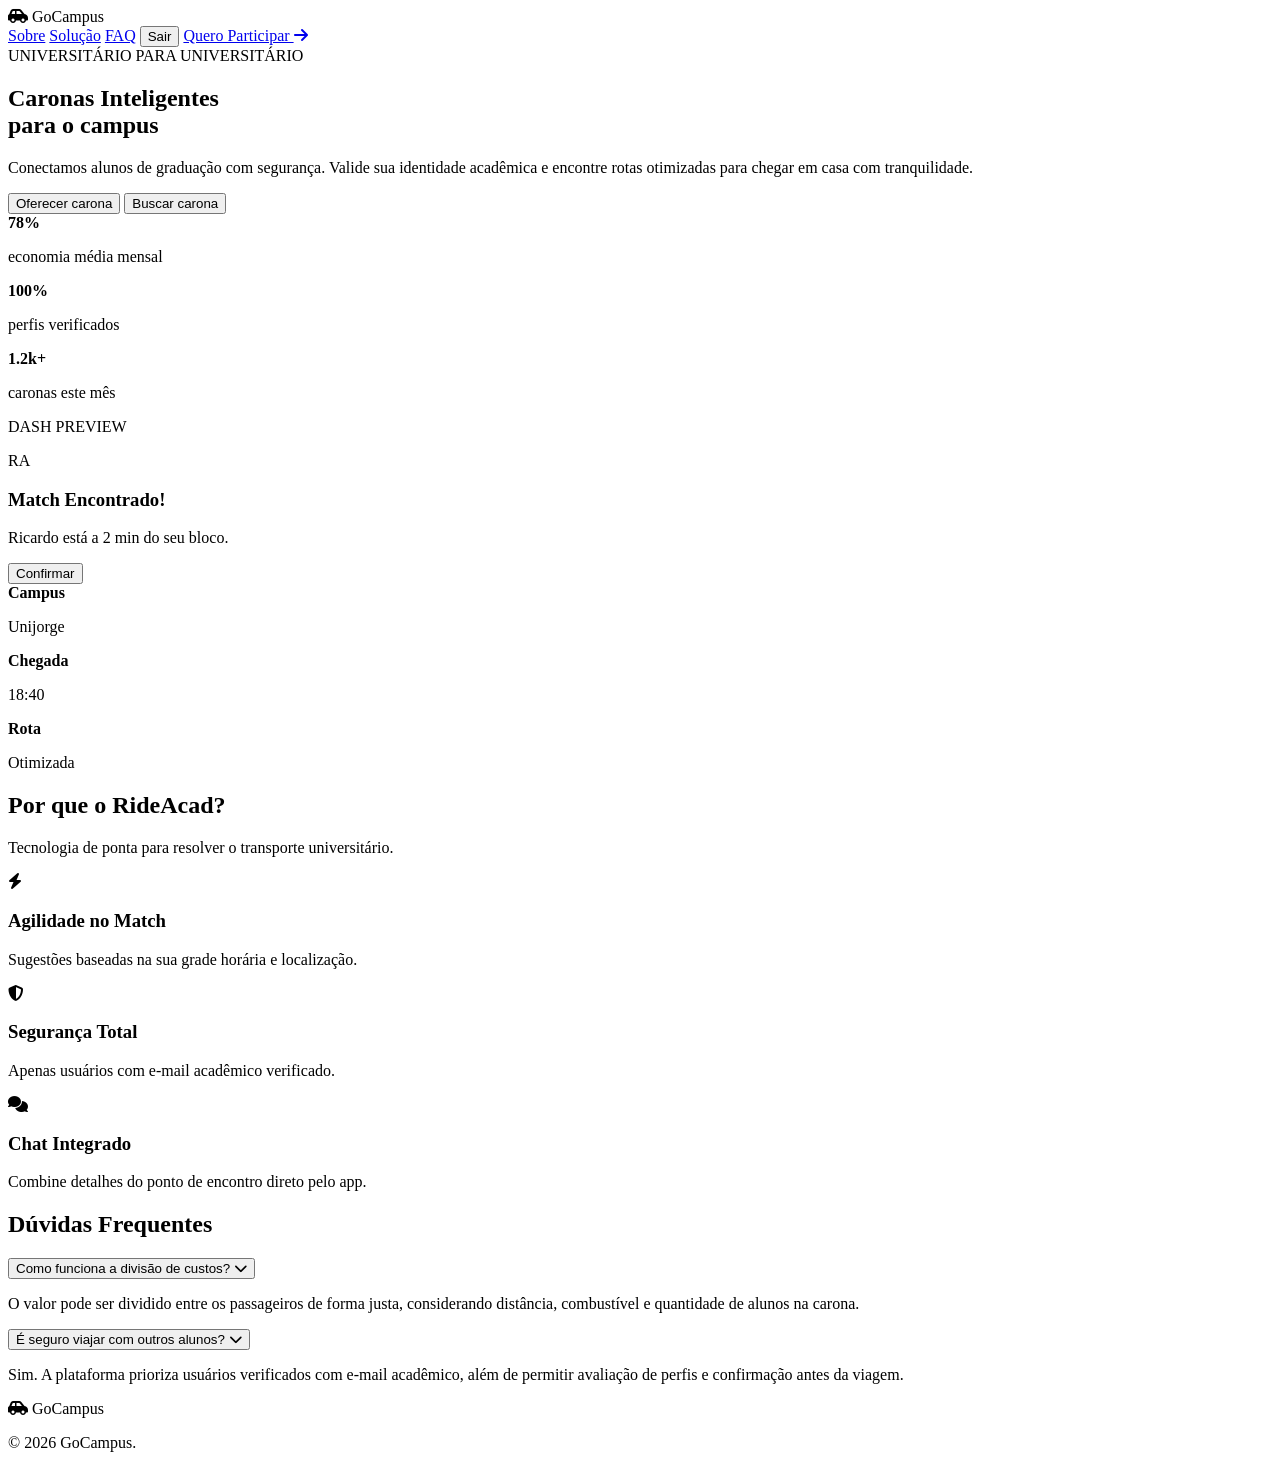
==== index.html @ 5957d17a "Update and rename HTML to index.html" ====
<!DOCTYPE html>
<html lang="pt-br">
<head>
  <meta charset="UTF-8">
  <meta name="viewport" content="width=device-width, initial-scale=1.0">
  <title>GoCampus</title>
  <link rel="stylesheet" href="style.css">
  <link rel="stylesheet" href="https://cdnjs.cloudflare.com/ajax/libs/font-awesome/6.5.0/css/all.min.css">
</head>
<body>

  <header>
    <div class="logo">
      <i class="fa-solid fa-car-side"></i>
 GoCampus
    </div>

    <nav>
      <a href="#sobre">Sobre</a>
      <a href="#solucao">Solução</a>
      <a href="#faq">FAQ</a>
      <button id="sairBtn">Sair</button>
      <a href="#participar" class="btn-participar">Quero Participar <i class="fa-solid fa-arrow-right"></i></a>
    </nav>
  </header>

  <section class="hero" id="sobre">
    <div class="hero-text">
      <span class="tag">UNIVERSITÁRIO PARA UNIVERSITÁRIO</span>

      <h1>Caronas Inteligentes <br>para o campus</h1>

      <p>
        Conectamos alunos de graduação com segurança. Valide sua identidade acadêmica
        e encontre rotas otimizadas para chegar em casa com tranquilidade.
      </p>

      <div class="hero-buttons">
  <button id="btnOferecer">Oferecer carona</button>
  <button id="btnBuscar" class="outline">Buscar carona</button>
</div>
<div id="caronaBox" class="carona-box"></div>

      <div class="stats">
        <div>
          <strong>78%</strong>
          <p>economia média mensal</p>
        </div>
        <div>
          <strong>100%</strong>
          <p>perfis verificados</p>
        </div>
        <div>
          <strong>1.2k+</strong>
          <p>caronas este mês</p>
        </div>
      </div>
    </div>

    <div class="dash-preview">
      <div class="dash-top">
        <div>
          <span></span><span></span><span></span>
        </div>
        <p>DASH PREVIEW</p>
      </div>

      <div class="dash-content">
        <div class="route-card">
          <div class="avatar">RA</div>
          <div>
            <h3>Match Encontrado!</h3>
            <p>Ricardo está a 2 min do seu bloco.</p>
          </div>
          <button>Confirmar</button>
        </div>

        <div class="mini-info">
          <div>
            <strong>Campus</strong>
            <p>Unijorge</p>
          </div>
          <div>
            <strong>Chegada</strong>
            <p>18:40</p>
          </div>
          <div>
            <strong>Rota</strong>
            <p>Otimizada</p>
          </div>
        </div>
      </div>
    </div>
  </section>

<section class="beneficios" id="solucao">
    <h2>Por que o RideAcad?</h2>
    <p>Tecnologia de ponta para resolver o transporte universitário.</p>

    <div class="cards">
      <div class="card">
        <i class="fa-solid fa-bolt"></i>
        <h3>Agilidade no Match</h3>
        <p>Sugestões baseadas na sua grade horária e localização.</p>
      </div>

      <div class="card">
        <i class="fa-solid fa-shield-halved"></i>
        <h3>Segurança Total</h3>
        <p>Apenas usuários com e-mail acadêmico verificado.</p>
      </div>

      <div class="card">
        <i class="fa-solid fa-comments"></i>
        <h3>Chat Integrado</h3>
        <p>Combine detalhes do ponto de encontro direto pelo app.</p>
      </div>
    </div>
  </section>

  <section class="faq" id="faq">
    <h2>Dúvidas Frequentes</h2>

    <div class="faq-item">
      <button class="faq-question">
        Como funciona a divisão de custos?
        <i class="fa-solid fa-chevron-down"></i>
      </button>
      <div class="faq-answer">
        <p>O valor pode ser dividido entre os passageiros de forma justa, considerando distância, combustível e quantidade de alunos na carona.</p>
      </div>
    </div>

    <div class="faq-item">
      <button class="faq-question">
        É seguro viajar com outros alunos?
        <i class="fa-solid fa-chevron-down"></i>
      </button>
      <div class="faq-answer">
        <p>Sim. A plataforma prioriza usuários verificados com e-mail acadêmico, além de permitir avaliação de perfis e confirmação antes da viagem.</p>
      </div>
    </div>
  </section>

  <footer>
    <div class="logo">
      <i class="fa-solid fa-car-side"></i>
  GoCampus
    </div>

    <p>© 2026 GoCampus.</p>
  </footer>

  <script src="script.js"></script>
</body>
</html>
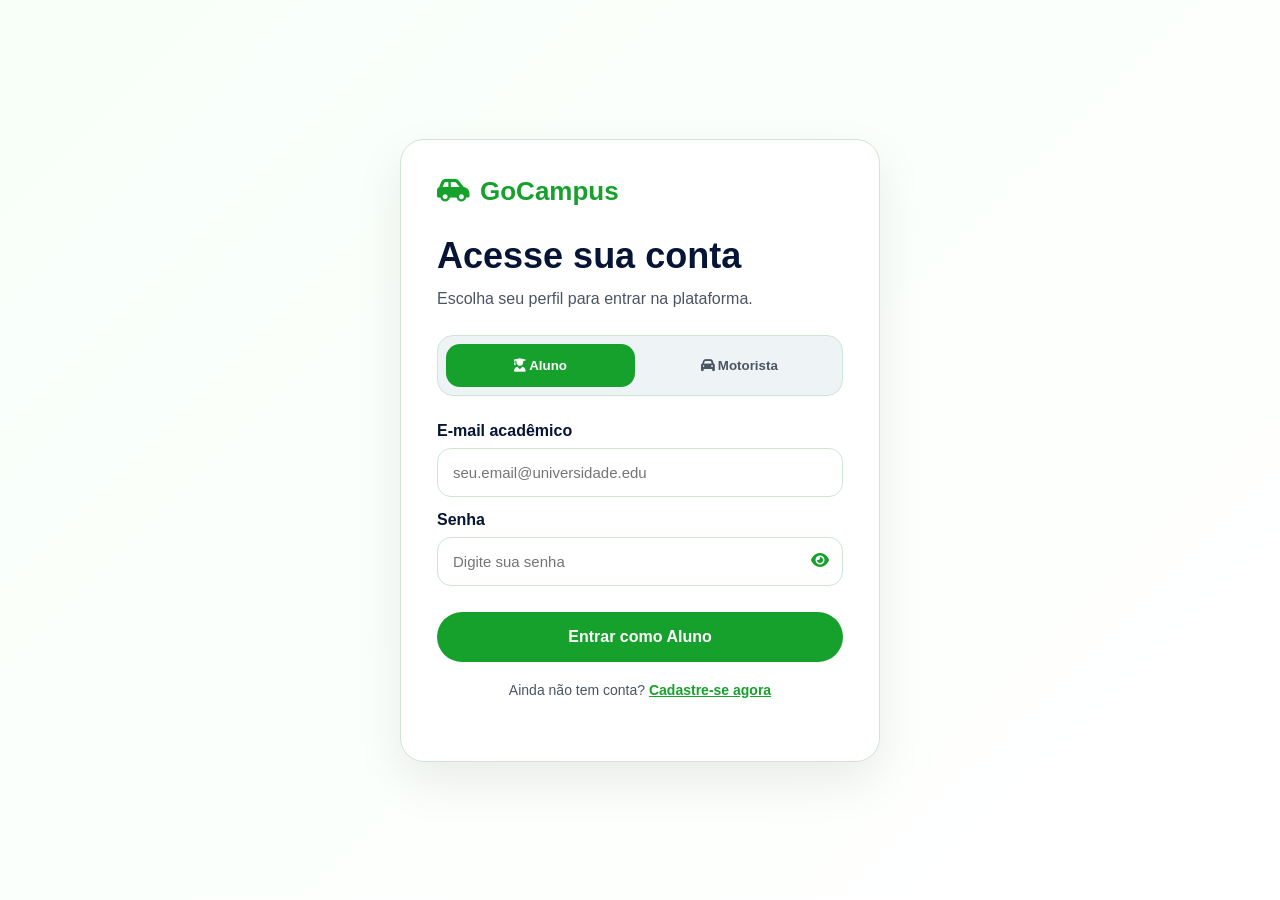
==== commit 61874011: "Update index.html" ====
--- a/index.html
+++ b/index.html
@@ -94,7 +94,7 @@
   </section>
 
 <section class="beneficios" id="solucao">
-    <h2>Por que o RideAcad?</h2>
+    <h2>Por que o GoCampus?</h2>
     <p>Tecnologia de ponta para resolver o transporte universitário.</p>
 
     <div class="cards">
--- a/style.css
+++ b/style.css
@@ -0,0 +1,393 @@
+* {
+  margin: 0;
+  padding: 0;
+  box-sizing: border-box;
+  font-family: Arial, Helvetica, sans-serif;
+}
+
+body {
+  background: #fff;
+  color: #111827;
+}
+
+header {
+  width: 100%;
+  padding: 28px 8%;
+  display: flex;
+  justify-content: space-between;
+  align-items: center;
+}
+
+.logo {
+  font-size: 24px;
+  font-weight: 800;
+  color: #16a12c;
+}
+
+.logo i {
+  margin-right: 8px;
+}
+
+nav {
+  display: flex;
+  align-items: center;
+  gap: 28px;
+}
+
+nav a {
+  text-decoration: none;
+  color: #111827;
+  font-weight: 600;
+}
+
+#sairBtn {
+  border: none;
+  background: transparent;
+  font-weight: 700;
+  cursor: pointer;
+}
+
+.btn-participar {
+  background: #16a12c;
+  color: white;
+  padding: 16px 28px;
+  border-radius: 30px;
+}
+
+.hero {
+  min-height: 620px;
+  padding: 80px 8%;
+  display: flex;
+  justify-content: space-between;
+  align-items: center;
+  gap: 60px;
+  background: linear-gradient(180deg, #fff, #f8fbf9);
+}
+
+.hero-text {
+  max-width: 650px;
+}
+
+.tag {
+  display: inline-block;
+  border: 1px solid #16a12c;
+  color: #16a12c;
+  padding: 8px 18px;
+  border-radius: 30px;
+  font-weight: 800;
+  font-size: 14px;
+  margin-bottom: 24px;
+}
+
+.hero h1 {
+  font-size: 58px;
+  line-height: 1.15;
+  margin-bottom: 24px;
+}
+
+.hero h1 span {
+  color: #16a12c;
+}
+
+.hero-text > p {
+  font-size: 18px;
+  color: #4b5563;
+  line-height: 1.7;
+  margin-bottom: 30px;
+}
+
+.hero-buttons {
+  display: flex;
+  gap: 18px;
+  margin-bottom: 38px;
+}
+
+.hero-buttons button {
+  background: #16a12c;
+  color: white;
+  border: none;
+  padding: 17px 34px;
+  border-radius: 32px;
+  font-weight: 800;
+  cursor: pointer;
+}
+
+.hero-buttons .outline {
+  background: white;
+  color: #16a12c;
+  border: 2px solid #b8dfc0;
+}
+
+.stats {
+  display: flex;
+  gap: 42px;
+}
+
+.stats strong {
+  font-size: 22px;
+}
+
+.stats p {
+  color: #4b5563;
+  margin-top: 6px;
+}
+
+.dash-preview {
+  width: 500px;
+  background: #0f172a;
+  border: 14px solid #fff;
+  border-radius: 28px;
+  padding: 22px;
+  box-shadow: 0 25px 70px rgba(0, 0, 0, 0.18);
+}
+
+.dash-top {
+  display: flex;
+  align-items: center;
+  gap: 16px;
+  color: #64748b;
+  font-weight: 800;
+  font-size: 14px;
+  margin-bottom: 75px;
+}
+
+.dash-top span {
+  width: 8px;
+  height: 8px;
+  display: inline-block;
+  border-radius: 50%;
+  margin-right: 6px;
+}
+
+.dash-top span:nth-child(1) { background: #ef4444; }
+.dash-top span:nth-child(2) { background: #facc15; }
+.dash-top span:nth-child(3) { background: #22c55e; }
+
+.route-card {
+  background: white;
+  border: 2px solid #b7e4c1;
+  border-radius: 22px;
+  padding: 24px;
+  display: flex;
+  align-items: center;
+  gap: 18px;
+}
+
+.avatar {
+  width: 58px;
+  height: 58px;
+  border-radius: 16px;
+  background: #d9fbe2;
+  color: #16a12c;
+  display: flex;
+  justify-content: center;
+  align-items: center;
+  font-weight: 900;
+}
+
+.route-card h3 {
+  margin-bottom: 8px;
+}
+
+.route-card p {
+  color: #4b5563;
+  font-size: 14px;
+}
+
+.route-card button {
+  margin-left: auto;
+  background: #16a12c;
+  color: white;
+  border: none;
+  padding: 14px 22px;
+  border-radius: 24px;
+  font-weight: 800;
+}
+
+.mini-info {
+  margin-top: 20px;
+  display: grid;
+  grid-template-columns: repeat(3, 1fr);
+  gap: 14px;
+}
+
+.mini-info div {
+  background: #172033;
+  border: 1px solid #24304a;
+  padding: 14px;
+  border-radius: 16px;
+  color: white;
+}
+
+.mini-info p {
+  color: #94a3b8;
+  font-size: 13px;
+  margin-top: 4px;
+}
+
+.beneficios {
+  padding: 90px 8%;
+  text-align: center;
+}
+
+.beneficios h2,
+.faq h2 {
+  font-size: 32px;
+  margin-bottom: 10px;
+}
+
+.beneficios > p {
+  color: #4b5563;
+  margin-bottom: 60px;
+}
+
+.cards {
+  display: grid;
+  grid-template-columns: repeat(3, 1fr);
+  gap: 34px;
+}
+
+.card {
+  border: 2px solid #cfe5d5;
+  border-radius: 24px;
+  padding: 60px 28px;
+  transition: 0.3s;
+}
+
+.card:hover {
+  border-color: #16a12c;
+  transform: translateY(-6px);
+  box-shadow: 0 18px 40px rgba(0, 0, 0, 0.08);
+}
+
+.card i {
+  color: #16a12c;
+  font-size: 32px;
+  margin-bottom: 20px;
+}
+
+.card h3 {
+  font-size: 22px;
+  margin-bottom: 16px;
+}
+
+.card p {
+  color: #4b5563;
+}
+
+.faq {
+  padding: 80px 8% 120px;
+  text-align: center;
+}
+
+.faq-item {
+  max-width: 900px;
+  margin: 18px auto;
+  border: 2px solid #cfe5d5;
+  border-radius: 18px;
+  overflow: hidden;
+}
+
+.faq-question {
+  width: 100%;
+  padding: 24px;
+  background: white;
+  border: none;
+  display: flex;
+  justify-content: space-between;
+  font-size: 17px;
+  font-weight: 800;
+  cursor: pointer;
+}
+
+.faq-answer {
+  max-height: 0;
+  overflow: hidden;
+  transition: 0.3s ease;
+  background: #f8fff9;
+  text-align: left;
+}
+
+.faq-answer p {
+  padding: 0 24px 24px;
+  color: #4b5563;
+  line-height: 1.6;
+}
+
+.faq-item.ativo .faq-answer {
+  max-height: 180px;
+}
+
+.faq-item.ativo i {
+  transform: rotate(180deg);
+}
+
+footer {
+  border-top: 1px solid #e5e7eb;
+  padding: 36px 8%;
+  display: flex;
+  justify-content: space-between;
+  align-items: center;
+}
+
+@media (max-width: 950px) {
+  .hero {
+    flex-direction: column;
+    align-items: flex-start;
+  }
+
+  .dash-preview {
+    width: 100%;
+  }
+
+  .cards {
+    grid-template-columns: 1fr;
+  }
+
+  nav {
+    display: none;
+  }
+
+  .hero h1 {
+    font-size: 42px;
+  }
+}
+
+.carona-box {
+  display: none;
+  margin-top: 25px;
+  padding: 28px;
+  border: 2px solid #cfe5d5;
+  border-radius: 22px;
+  background: #ffffff;
+  box-shadow: 0 15px 35px rgba(0, 0, 0, 0.08);
+}
+
+.carona-box.ativo {
+  display: block;
+}
+
+.carona-box h3 {
+  color: #16a12c;
+  margin-bottom: 15px;
+}
+
+.carona-box input,
+.carona-box select {
+  width: 100%;
+  padding: 14px;
+  margin: 8px 0 15px;
+  border: 1px solid #cfe5d5;
+  border-radius: 14px;
+  outline: none;
+}
+
+.carona-box button {
+  background: #16a12c;
+  color: white;
+  border: none;
+  padding: 14px 26px;
+  border-radius: 25px;
+  font-weight: 800;
+  cursor: pointer;
+}
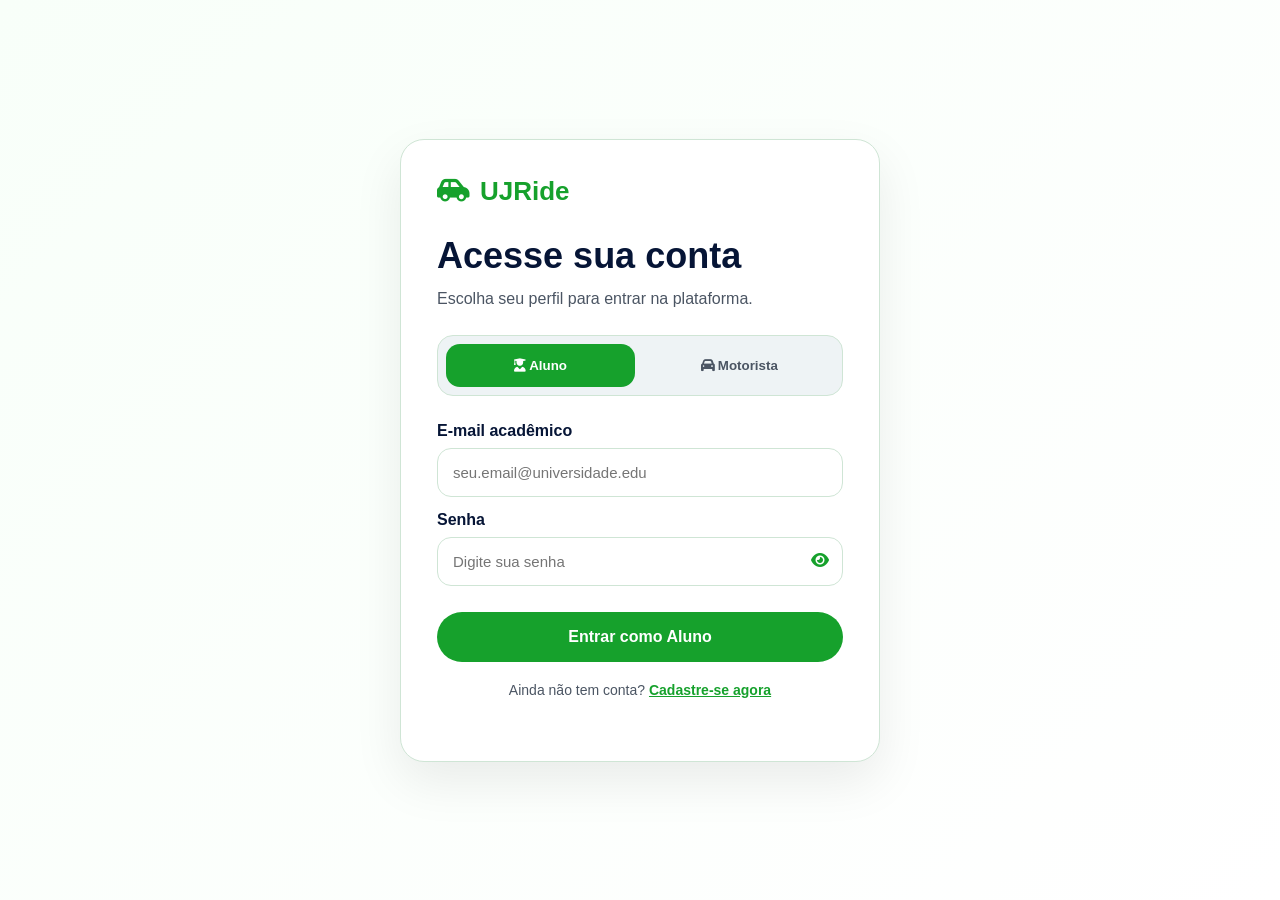
==== commit e830b071: "Update index.html" ====
--- a/index.html
+++ b/index.html
@@ -3,7 +3,7 @@
 <head>
   <meta charset="UTF-8">
   <meta name="viewport" content="width=device-width, initial-scale=1.0">
-  <title>GoCampus</title>
+  <title>UJRide</title>
   <link rel="stylesheet" href="style.css">
   <link rel="stylesheet" href="https://cdnjs.cloudflare.com/ajax/libs/font-awesome/6.5.0/css/all.min.css">
 </head>
@@ -12,7 +12,7 @@
   <header>
     <div class="logo">
       <i class="fa-solid fa-car-side"></i>
- GoCampus
+ UJRIDE
     </div>
 
     <nav>
@@ -94,7 +94,7 @@
   </section>
 
 <section class="beneficios" id="solucao">
-    <h2>Por que o GoCampus?</h2>
+    <h2>Por que o UJRIDE?</h2>
     <p>Tecnologia de ponta para resolver o transporte universitário.</p>
 
     <div class="cards">
@@ -145,10 +145,10 @@
   <footer>
     <div class="logo">
       <i class="fa-solid fa-car-side"></i>
-  GoCampus
+     UJRide
     </div>
 
-    <p>© 2026 GoCampus.</p>
+    <p>© 2026 UJRide.</p>
   </footer>
 
   <script src="script.js"></script>
--- a/style.css
+++ b/style.css
@@ -2,7 +2,7 @@
   margin: 0;
   padding: 0;
   box-sizing: border-box;
-  font-family: Arial, Helvetica, sans-serif;
+  font-family: Calibri, Arial, Helvetica, sans-serif;
 }
 
 body {
